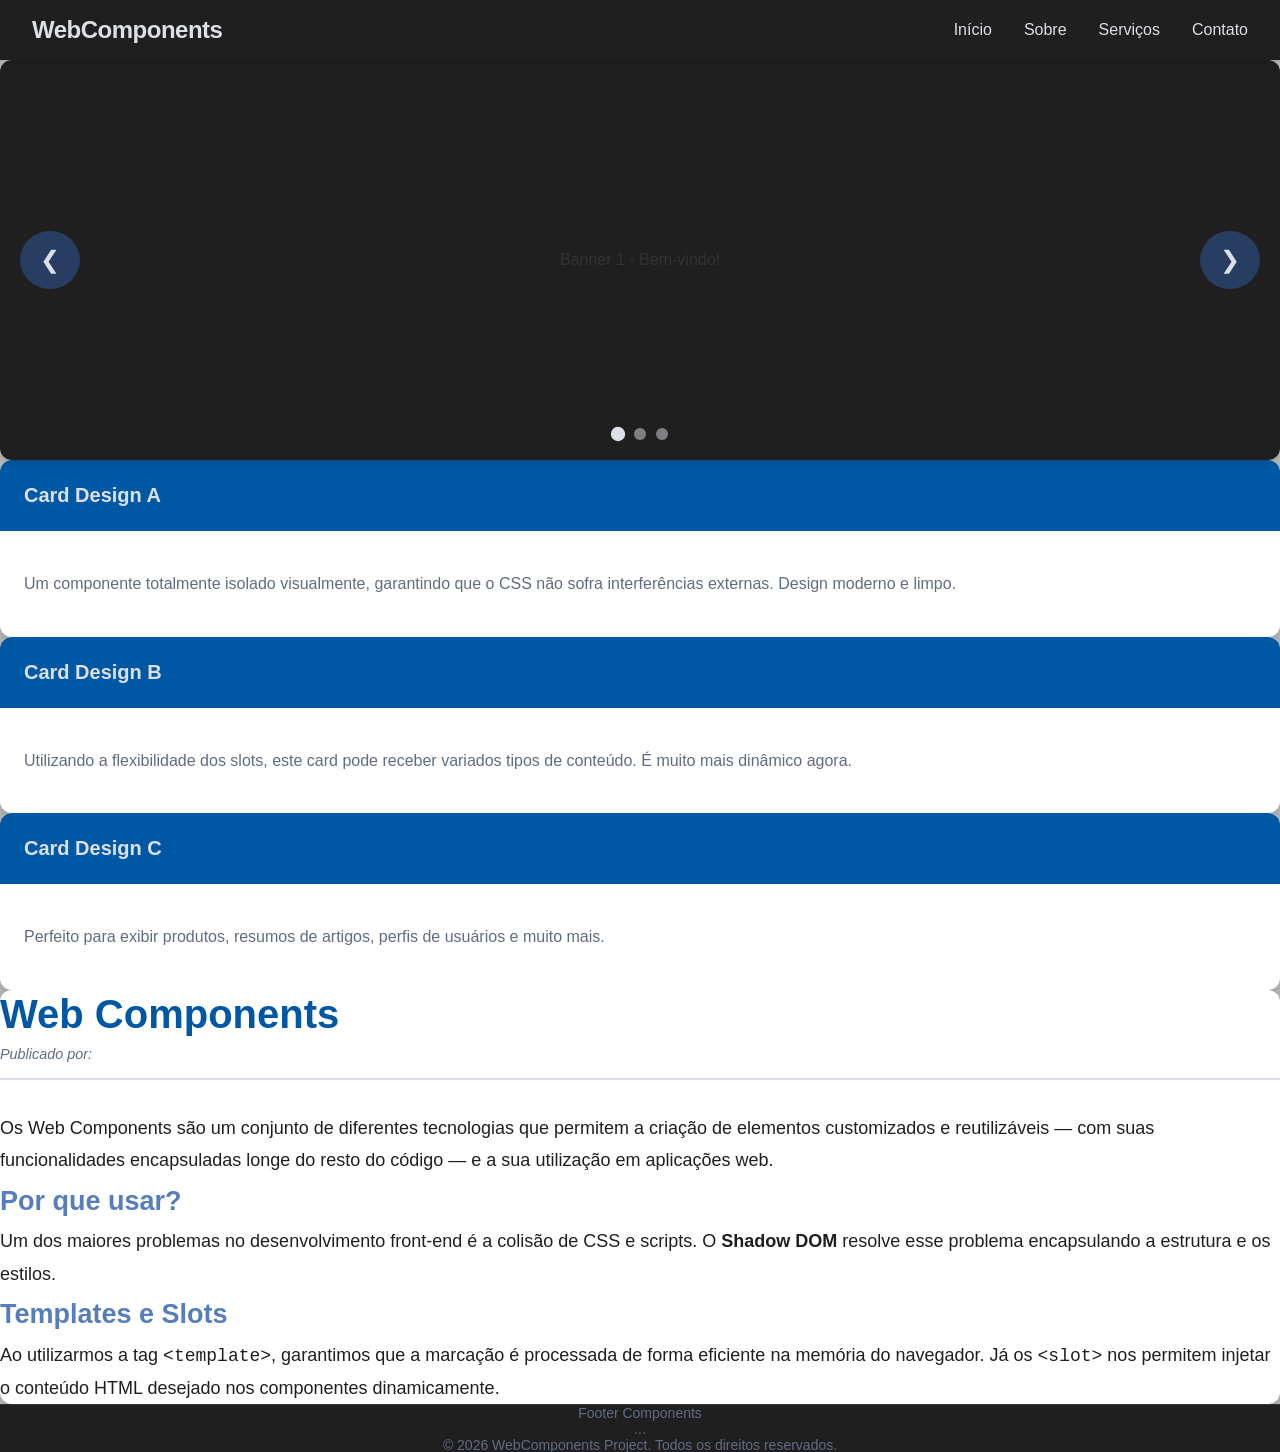
==== index.html @ 011d6e49 "feat: Início do projeto" ====
<!DOCTYPE html>
<html lang="pt-BR">

<head>
  <meta charset="UTF-8">
  <meta name="viewport" content="width=device-width, initial-scale=1.0">
  <title>Componentes Modernos</title>
  <link rel="stylesheet" href="./styles/variables.css">
  <link rel="stylesheet" href="./styles/base.css">

  <!-- Main Entry Point -->
  <script type="module" src="./scripts/index.js?v=2"></script>
</head>

<body>
  <app-header></app-header>

  <page-home></page-home>

  <app-footer></app-footer>
</body>

</html>
---- styles/variables.css ----
:root {
  --color-primary: #0057a3;
  --color-accent: #ffcc00;
  --text-light: #fff;
  --font-primary: Arial, sans-serif;
}
---- styles/base.css ----
* {
  margin: 0;
  padding: 0;
  box-sizing: border-box;
}

body {
  background: #f9f9f9;
  color: #333;
  background-color: rgb(182, 182, 182);
  margin: 0;
  padding: 0;
  font-family: Arial, Helvetica, sans-serif;
  min-height: 100vh;
  display: grid;
  grid-template-rows: min-content 1fr min-content;
}

.page{
  width: 1280px;
  margin: auto;
  background-color: black;
  display: flex;
  flex-direction: row;
  flex-wrap: wrap;
  color: white;
}
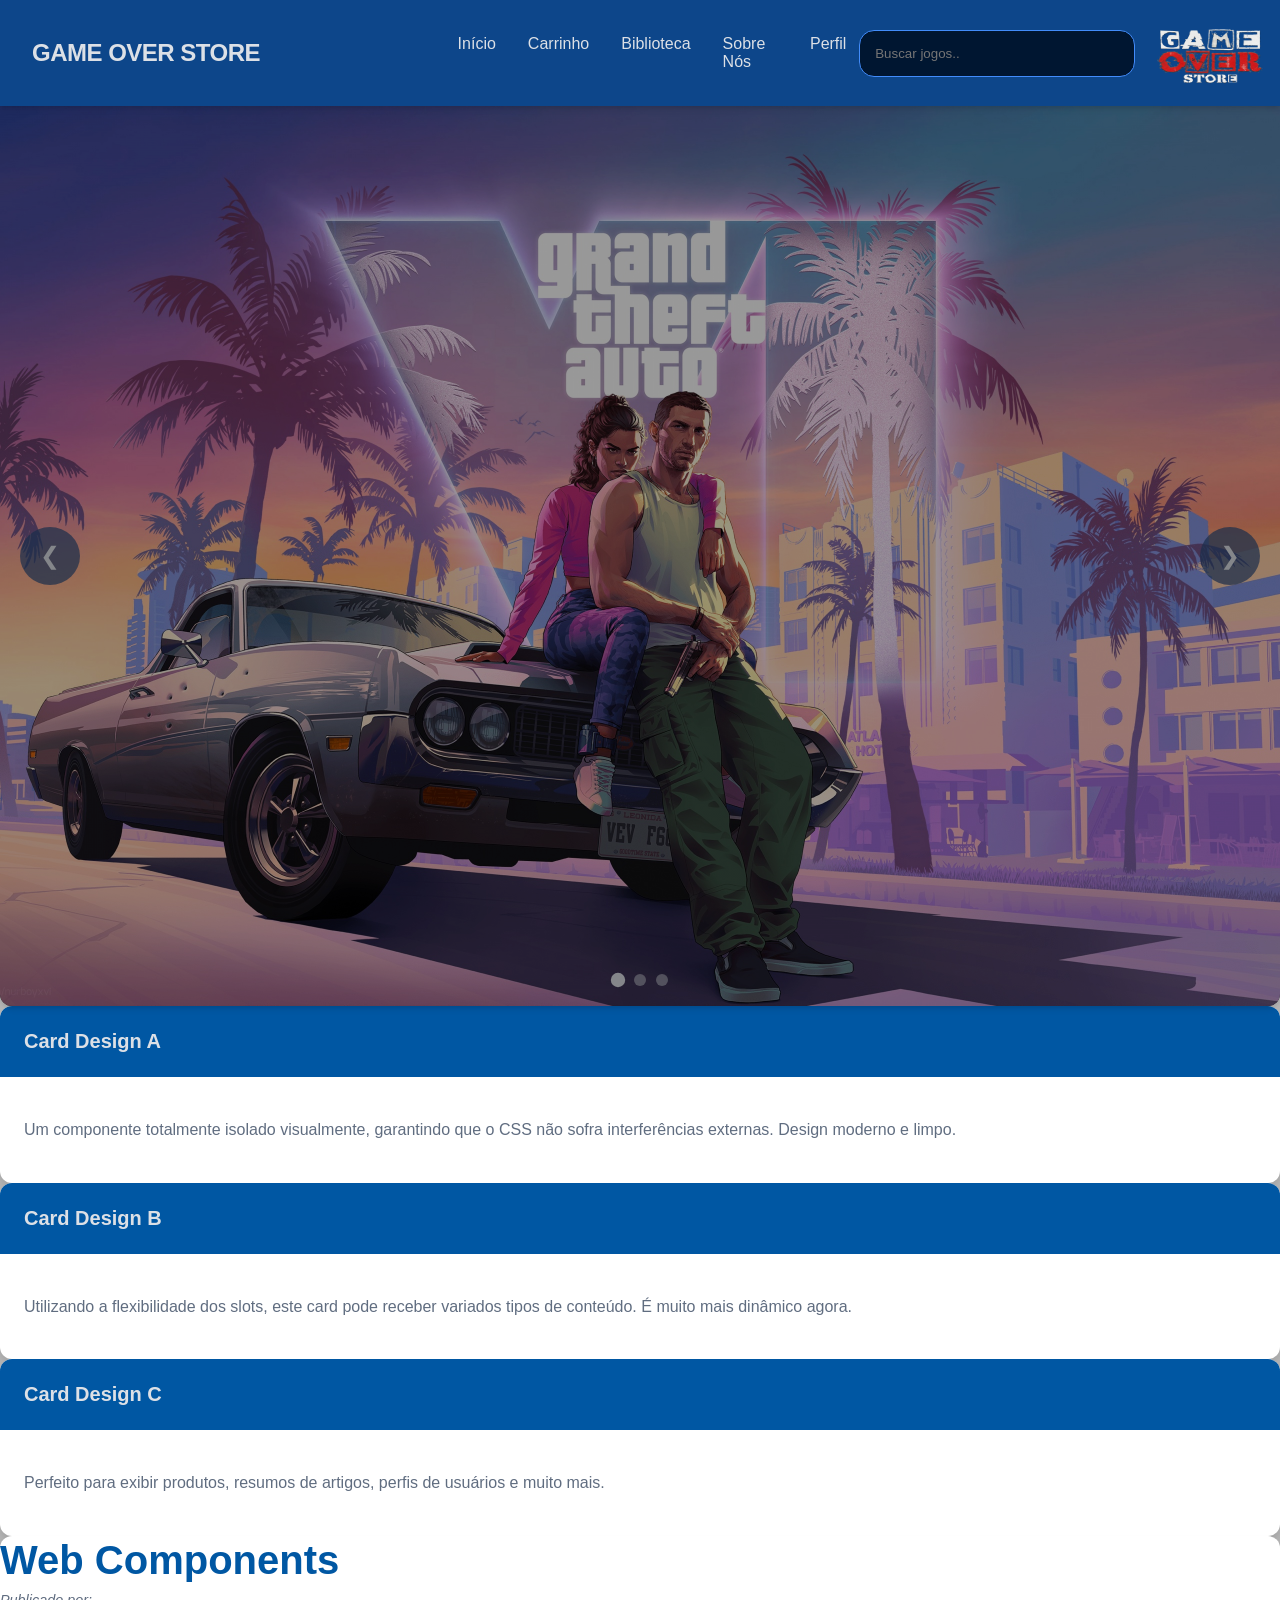
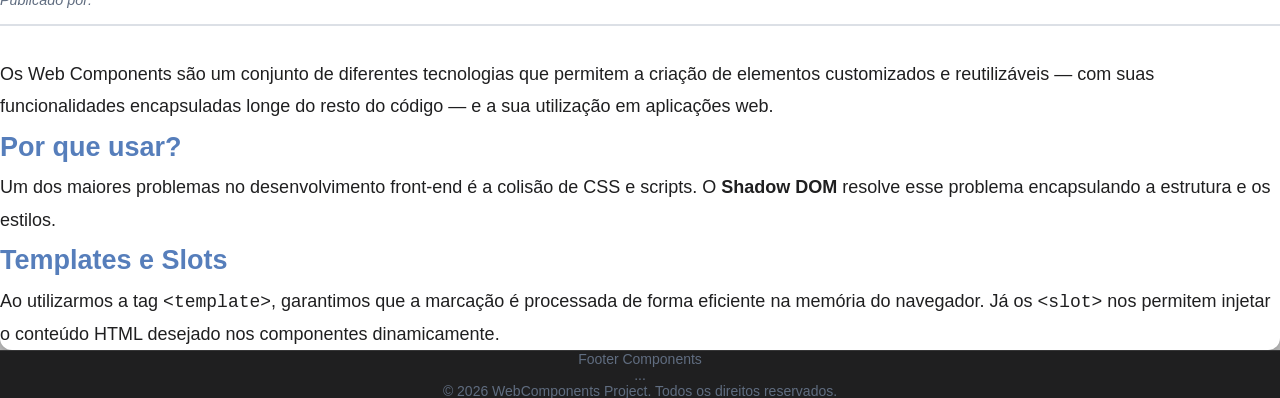
==== commit c5748274: "feat: Implementação padronização visual" ====
--- a/index.html
+++ b/index.html
@@ -4,7 +4,8 @@
 <head>
   <meta charset="UTF-8">
   <meta name="viewport" content="width=device-width, initial-scale=1.0">
-  <title>Componentes Modernos</title>
+  <title>GameOver Store</title>
+  <link rel="shortcut icon" href="assets/images/Logo.png" type="image/x-icon">
   <link rel="stylesheet" href="./styles/variables.css">
   <link rel="stylesheet" href="./styles/base.css">
 
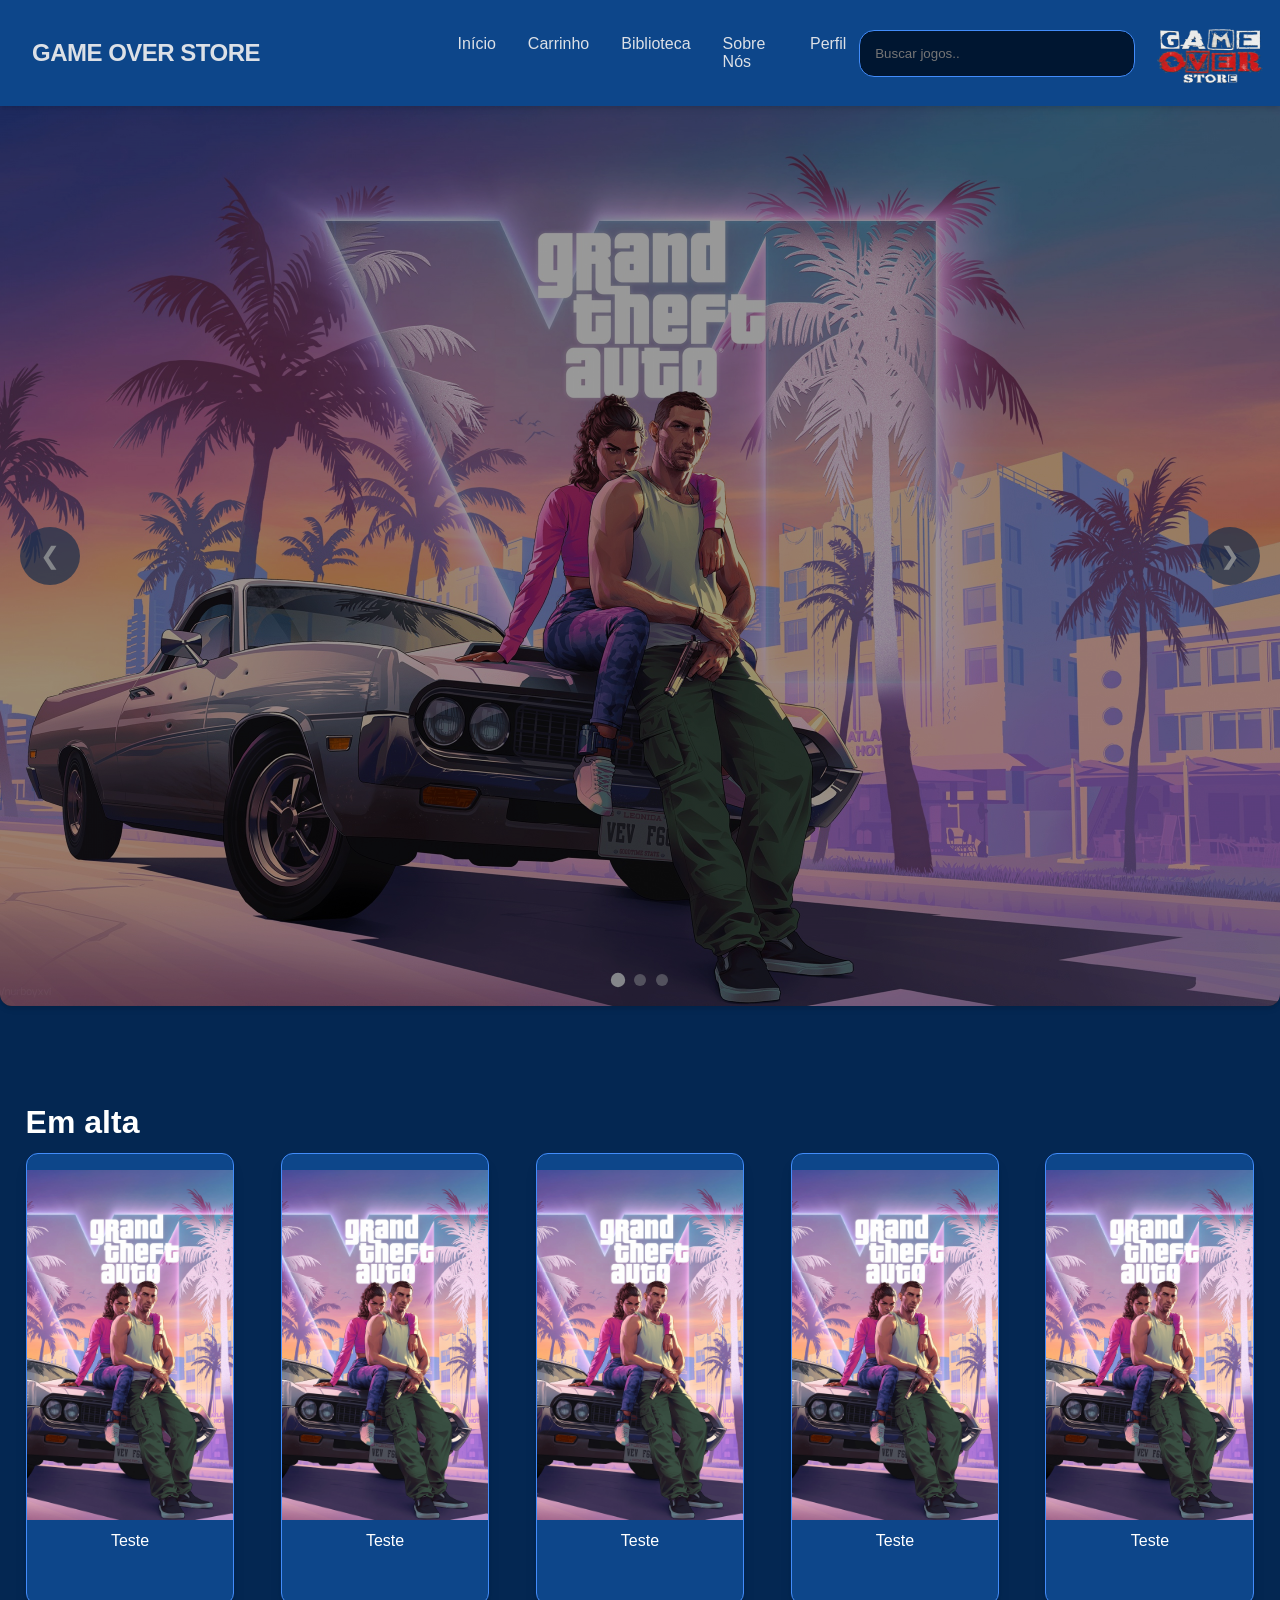
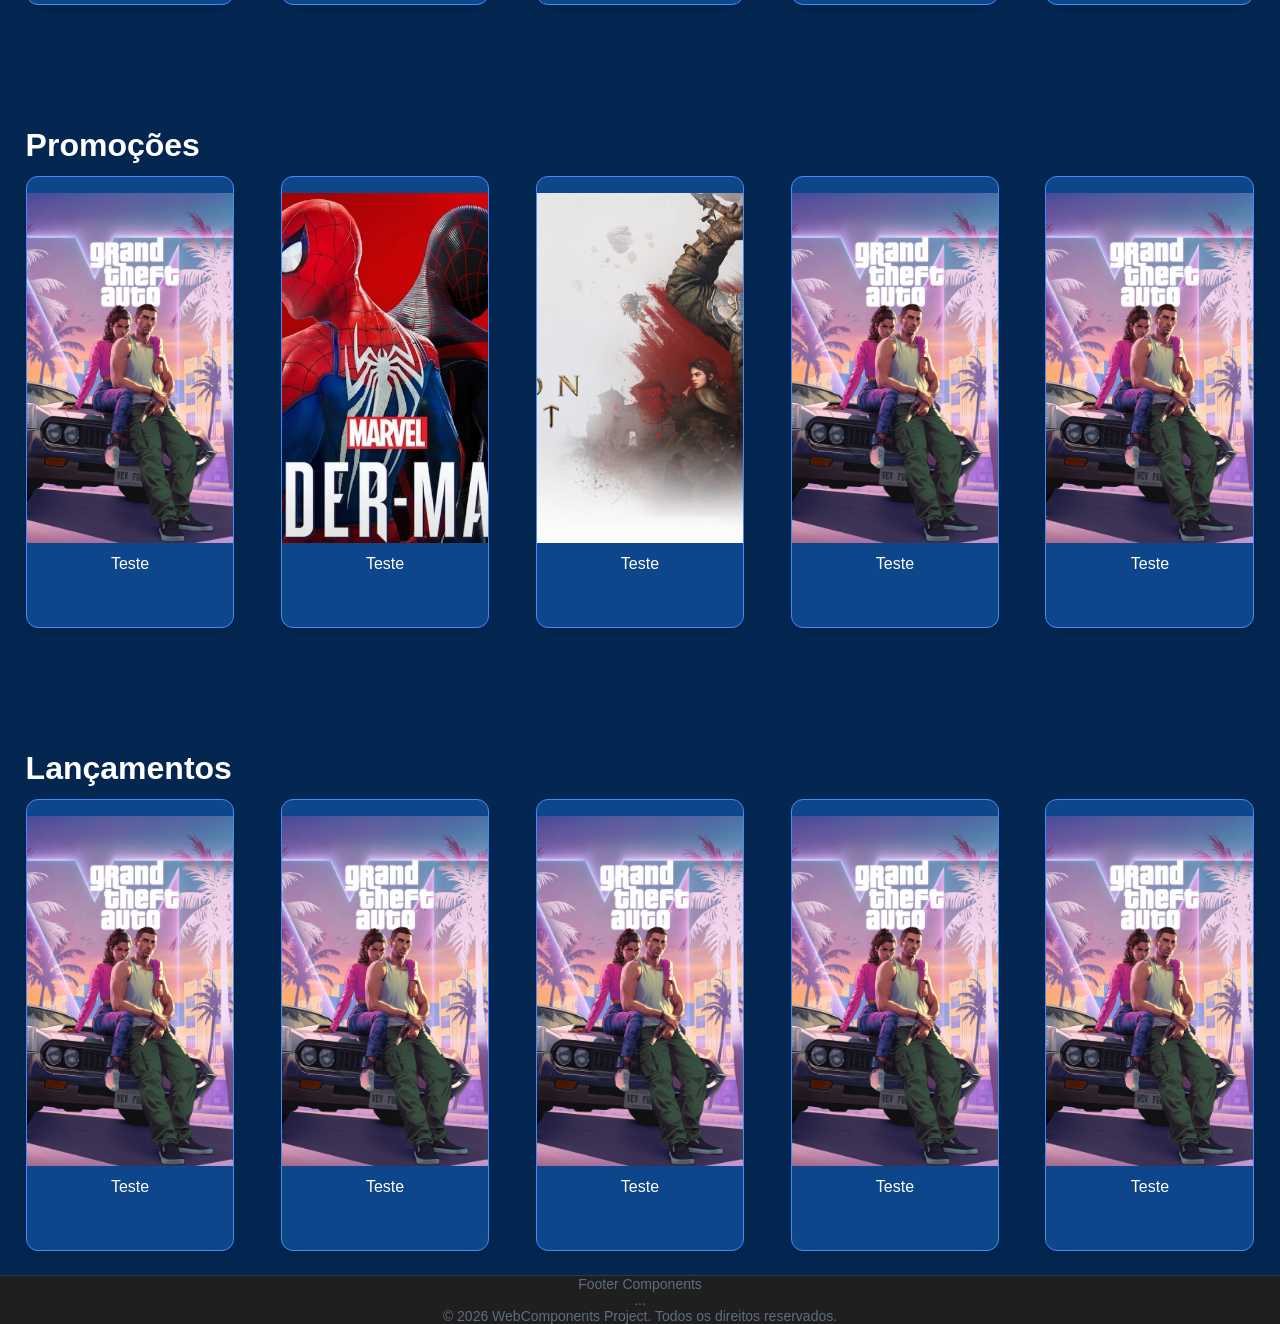
==== commit 27a5a5fe: "feat: Aplicando roteamento" ====
--- a/index.html
+++ b/index.html
@@ -16,7 +16,7 @@
 <body>
   <app-header></app-header>
 
-  <page-home></page-home>
+  <main id="app"></main>
 
   <app-footer></app-footer>
 </body>
--- a/styles/variables.css
+++ b/styles/variables.css
@@ -1,6 +1,8 @@
 :root {
-  --color-primary: #0057a3;
-  --color-accent: #ffcc00;
+  --color-main: #0D468A;
+  --color-darkblue: #001631;
+  --color-border: #428CFA;
+  --color-secondary: #567ebb;
   --text-light: #fff;
   --font-primary: Arial, sans-serif;
 }
--- a/styles/base.css
+++ b/styles/base.css
@@ -7,7 +7,7 @@
 body {
   background: #f9f9f9;
   color: #333;
-  background-color: rgb(182, 182, 182);
+  background-color: #042752;
   margin: 0;
   padding: 0;
   font-family: Arial, Helvetica, sans-serif;
@@ -25,4 +25,7 @@
   flex-wrap: wrap;
   color: white;
 }
+h1{
+  color: white;
+}
 
